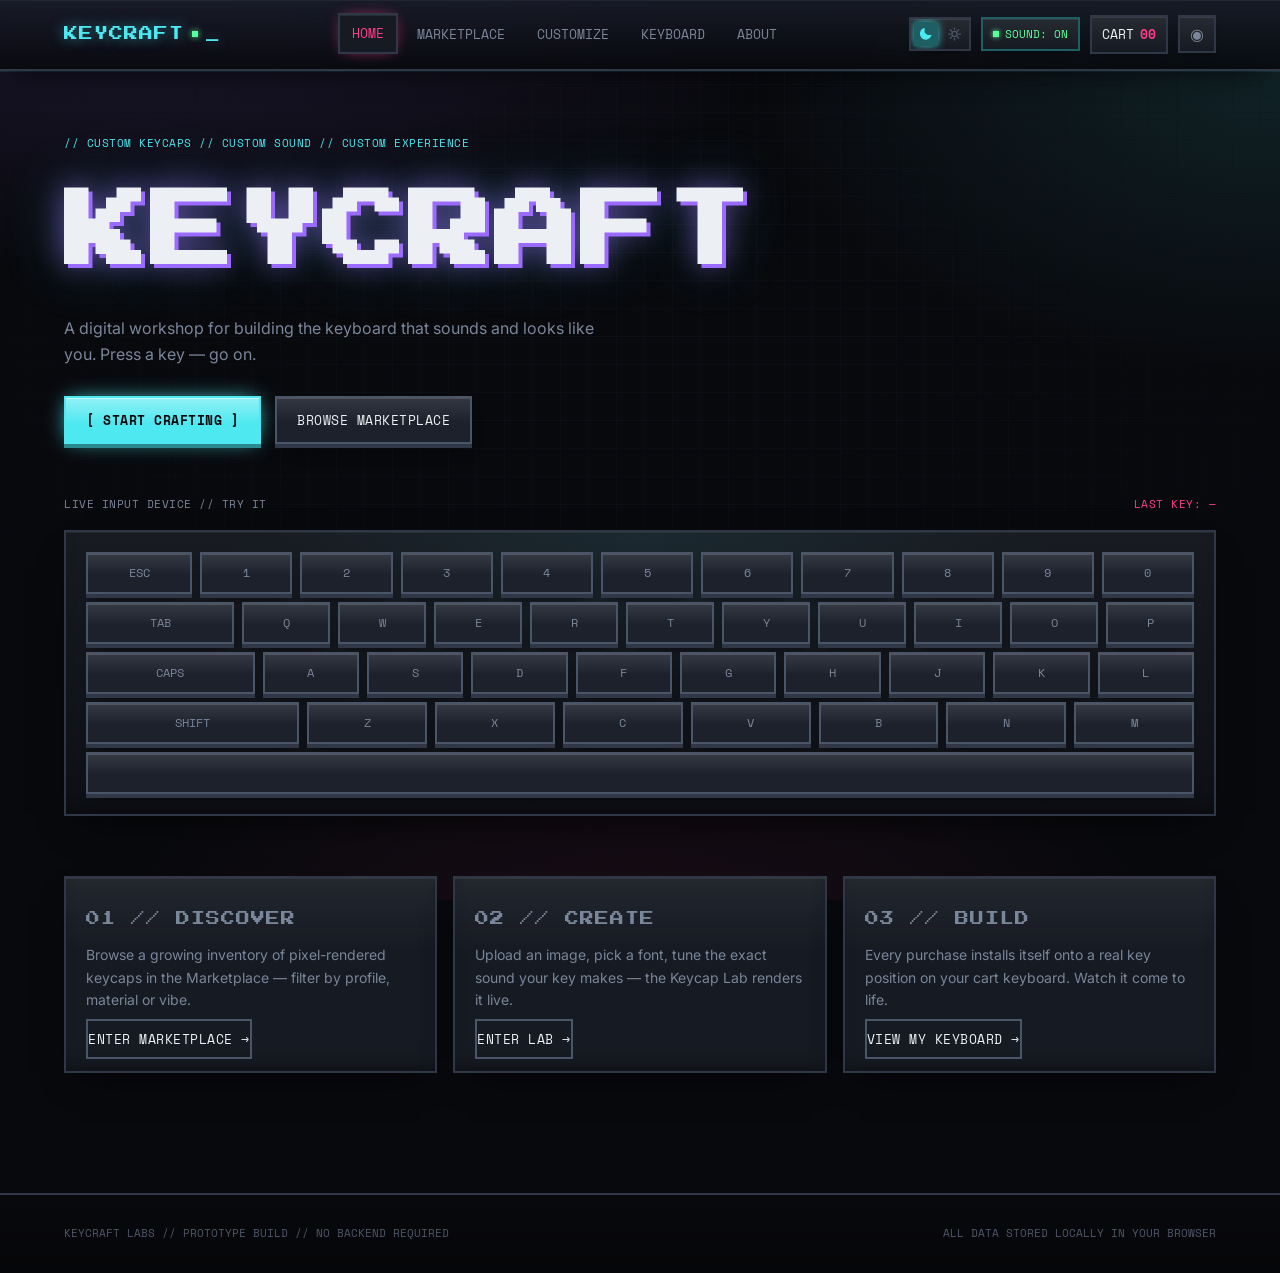
==== index.html @ 47d2e8a2 "Add files via upload" ====
<!DOCTYPE html>
<html lang="en">
<head>
    <meta charset="UTF-8">
    <meta name="viewport" content="width=device-width, initial-scale=1">

    <title>KeyCraft // Keycap Lab</title>

    <meta
        name="description"
        content="KeyCraft — custom keycaps, custom sound, custom experience."
    >

    <link rel="stylesheet" href="css/style.css">
    <link rel="stylesheet" href="css/home.css">
<link rel="icon" type="image/svg+xml" href="data:image/svg+xml,%3Csvg xmlns='http://www.w3.org/2000/svg' viewBox='0 0 64 64'%3E%3Crect x='6' y='6' width='52' height='52' rx='12' fill='%2312161d' stroke='%234DE8F0' stroke-width='4'/%3E%3Crect x='16' y='14' width='32' height='28' rx='7' fill='%234DE8F0'/%3E%3Ctext x='32' y='36' font-family='monospace' font-size='20' font-weight='bold' text-anchor='middle' fill='%2312161d'%3EK%3C/text%3E%3C/svg%3E">
<meta property="og:title" content="KeyCraft // Keycap Lab">
<meta property="og:description" content="KeyCraft — custom keycaps, custom sound, custom experience.">
<meta property="og:type" content="website">
<link rel="stylesheet" href="css/theme.css">
<script src="js/theme.js"></script>
</head>

<body>

    <!-- =========================================================
         BACKGROUND
    ========================================================= -->

    <div id="boot-screen">
        <div class="pixel-heading">KEYCRAFT SYSTEM</div>

        <div id="boot-bar">
            <div id="boot-bar-fill"></div>
        </div>

        <div class="label mono">
            INITIALIZING KEYCAP LAB...
        </div>
    </div>

    <div class="bg-grid" aria-hidden="true"></div>
    <div class="bg-scanlines" aria-hidden="true"></div>


    <!-- =========================================================
         NAVIGATION
    ========================================================= -->

    <header class="topnav">
        <div class="topnav-inner">

            <!-- LOGO -->
            <a href="index.html" class="logo">
                KEYCRAFT
                <span class="led" aria-hidden="true"></span>
            </a>


            <!-- MOBILE MENU -->
            <button
                class="nav-burger"
                aria-label="Toggle menu"
                type="button"
            >
                ☰ MENU
            </button>


            <!-- MAIN NAV -->
            <nav class="navlinks" aria-label="Primary">

                <a
                    class="navlink active"
                    href="index.html"
                >
                    HOME
                </a>

                <a
                    class="navlink"
                    href="marketplace.html"
                >
                    MARKETPLACE
                </a>

                <a
                    class="navlink"
                    href="customize.html"
                >
                    CUSTOMIZE
                </a>

                <a
                    class="navlink"
                    href="cart.html"
                >
                    KEYBOARD
                </a>

                <a
                    class="navlink"
                    href="index.html#about"
                >
                    ABOUT
                </a>

            </nav>


            <!-- RIGHT SIDE NAV -->
            <div class="nav-right"><button class="theme-toggle" type="button" aria-label="Switch to light mode" aria-pressed="false" title="Switch to light mode"><span class="tt-knob" aria-hidden="true"></span><svg class="tt-icon tt-moon" viewBox="0 0 24 24" aria-hidden="true"><path d="M20.5 14.2A8.5 8.5 0 0 1 9.8 3.5a8.5 8.5 0 1 0 10.7 10.7z"/></svg><svg class="tt-icon tt-sun" viewBox="0 0 24 24" aria-hidden="true"><circle cx="12" cy="12" r="4.2"/><path d="M12 2.5v2.6M12 18.9v2.6M2.5 12h2.6M18.9 12h2.6M5.3 5.3l1.9 1.9M16.8 16.8l1.9 1.9M5.3 18.7l1.9-1.9M16.8 7.2l1.9-1.9"/></svg></button>

                <!-- SOUND -->
                <button
                    class="sound-toggle"
                    aria-pressed="true"
                    type="button"
                >
                    <span class="dot"></span>
                    <span class="label-text">
                        SOUND: ON
                    </span>
                </button>


                <!-- CART -->
                <a
                    href="cart.html"
                    class="cart-badge"
                    aria-label="Cart"
                >
                    CART <b>00</b>
                </a>


                <!-- USER PROFILE -->
                <!-- auth.js will automatically insert the profile avatar here -->
                <div id="kc-user-nav"></div>

            </div>

        </div>
    </header>


    <!-- =========================================================
         MAIN
    ========================================================= -->

    <main>

        <!-- =====================================================
             HERO
        ====================================================== -->

        <section class="hero wrap">

            <div class="hero-copy">

                <p class="label eyebrow">
                    // CUSTOM KEYCAPS // CUSTOM SOUND // CUSTOM EXPERIENCE
                </p>

                <h1 class="pixel-heading hero-title">
                    KEYCRAFT
                </h1>

                <p class="hero-sub">
                    A digital workshop for building the keyboard that
                    sounds and looks like you. Press a key — go on.
                </p>

                <div class="hero-actions">

                    <a
                        href="customize.html"
                        class="btn btn-primary"
                    >
                        [ START CRAFTING ]
                    </a>

                    <a
                        href="marketplace.html"
                        class="btn"
                    >
                        BROWSE MARKETPLACE
                    </a>

                </div>

            </div>

        </section>


        <!-- =====================================================
             INTERACTIVE KEYBOARD
        ====================================================== -->

        <section
            class="wrap keyboard-stage"
            aria-label="Interactive keyboard demo"
        >

            <div class="stage-header">

                <span class="label">
                    LIVE INPUT DEVICE // TRY IT
                </span>

                <span
                    id="hero-readout"
                    class="label mono"
                >
                    LAST KEY: —
                </span>

            </div>


            <div
                id="hero-keyboard"
                class="hero-keyboard"
                role="group"
                aria-label="Virtual keyboard"
            ></div>

        </section>


        <!-- =====================================================
             ABOUT / FEATURES
        ====================================================== -->

        <section
            class="wrap panel-grid"
            id="about"
        >

            <!-- DISCOVER -->
            <article class="panel">

                <p class="panel-title">
                    01 // DISCOVER
                </p>

                <p>
                    Browse a growing inventory of pixel-rendered
                    keycaps in the Marketplace — filter by profile,
                    material or vibe.
                </p>

                <a
                    class="btn btn-ghost"
                    href="marketplace.html"
                >
                    ENTER MARKETPLACE →
                </a>

            </article>


            <!-- CREATE -->
            <article class="panel">

                <p class="panel-title">
                    02 // CREATE
                </p>

                <p>
                    Upload an image, pick a font, tune the exact
                    sound your key makes — the Keycap Lab renders
                    it live.
                </p>

                <a
                    class="btn btn-ghost"
                    href="customize.html"
                >
                    ENTER LAB →
                </a>

            </article>


            <!-- BUILD -->
            <article class="panel">

                <p class="panel-title">
                    03 // BUILD
                </p>

                <p>
                    Every purchase installs itself onto a real key
                    position on your cart keyboard. Watch it come
                    to life.
                </p>

                <a
                    class="btn btn-ghost"
                    href="cart.html"
                >
                    VIEW MY KEYBOARD →
                </a>

            </article>

        </section>

    </main>


    <!-- =========================================================
         FOOTER
    ========================================================= -->

    <footer class="site-footer">

        <div class="wrap">

            <p>
                KEYCRAFT LABS // PROTOTYPE BUILD // NO BACKEND REQUIRED
            </p>

            <p>
                ALL DATA STORED LOCALLY IN YOUR BROWSER
            </p>

        </div>

    </footer>


    <!-- =========================================================
         JAVASCRIPT
         
         IMPORTANT:
         auth.js is loaded BEFORE home.js because home.js may
         interact with the profile system later.
    ========================================================= -->

    <script src="js/sounds.js"></script>
    <script src="js/cart-store.js"></script>
    <script src="js/main.js"></script>
    <script src="js/auth.js"></script>
    <script src="js/home.js"></script>

</body>
</html>
---- css/style.css ----
/* ============================================================
   KEYCRAFT MAIN
   Shared across every page
============================================================ */


/* ============================================================
   FONTS
============================================================ */

@import url(
  'https://fonts.googleapis.com/css2?family=Press+Start+2P&family=Space+Mono:wght@400;700&family=Inter:wght@400;500;600;700&display=swap'
);


/* ============================================================
   VARIABLES
============================================================ */

:root {

  --bg: #08090D;
  --bg-2: #10131A;

  --panel: #161A22;
  --panel-raised: #1C212C;

  --border: #303747;
  --border-bright: #4A5568;

  --cyan: #4DE8F0;
  --cyan-dim: #1E5F63;

  --purple: #9B6BFF;
  --pink: #FF3D8A;

  --green-led: #5CFF9D;
  --amber-led: #FFC85C;

  --text: #ECEFF4;
  --text-muted: #7A8699;
  --text-dim: #4E5768;

  --font-pixel: 'Press Start 2P', monospace;
  --font-mono: 'Space Mono', monospace;
  --font-body: 'Inter', system-ui, sans-serif;

  --radius: 2px;
  --px: 2px;
}


/* ============================================================
   RESET
============================================================ */

* {
  box-sizing: border-box;
  margin: 0;
  padding: 0;
}


html {
  scroll-behavior: smooth;
}


body {

  background: var(--bg);

  color: var(--text);

  font-family: var(--font-body);

  font-size: 16px;

  line-height: 1.6;

  min-height: 100vh;

  position: relative;

  overflow-x: hidden;
}


img {
  max-width: 100%;
  display: block;
}


button {
  font-family: inherit;
  cursor: pointer;
}


a {
  color: inherit;
  text-decoration: none;
}


input,
select,
textarea {
  font-family: inherit;
}


/* ============================================================
   ACCESSIBILITY
============================================================ */

a:focus-visible,
button:focus-visible,
input:focus-visible,
select:focus-visible,
textarea:focus-visible,
[tabindex]:focus-visible {

  outline: 2px solid var(--cyan);

  outline-offset: 2px;
}


@media (prefers-reduced-motion: reduce) {

  *,
  *::before,
  *::after {

    animation-duration: 0.001ms !important;

    animation-iteration-count: 1 !important;

    transition-duration: 0.001ms !important;
  }
}


/* ============================================================
   BACKGROUND GRID
============================================================ */

.bg-grid {

  position: fixed;

  inset: 0;

  z-index: 0;

  pointer-events: none;

  background-image:
    linear-gradient(
      var(--bg-2) 1px,
      transparent 1px
    ),
    linear-gradient(
      90deg,
      var(--bg-2) 1px,
      transparent 1px
    );

  background-size: 28px 28px;

  opacity: 0.35;
}


/* ============================================================
   SCANLINES
============================================================ */

.bg-scanlines {

  position: fixed;

  inset: 0;

  z-index: 1;

  pointer-events: none;

  background: repeating-linear-gradient(
    to bottom,
    rgba(255,255,255,0.015) 0px,
    rgba(255,255,255,0.015) 1px,
    transparent 1px,
    transparent 3px
  );

  opacity: 0.5;
}


/* ============================================================
   GLOBAL WRAPPER
============================================================ */

.wrap {

  max-width: 1200px;

  margin: 0 auto;

  padding: 0 24px;

  position: relative;

  z-index: 2;
}


/* ============================================================
   NAVIGATION
============================================================ */

.topnav {

  position: sticky;

  top: 0;

  z-index: 50;

  background: rgba(8,9,13,0.92);

  backdrop-filter: blur(6px);

  border-bottom: var(--px) solid var(--border);
}


.topnav-inner {

  max-width: 1200px;

  margin: 0 auto;

  padding: 14px 24px;

  display: flex;

  align-items: center;

  justify-content: space-between;

  gap: 20px;
}


/* ============================================================
   LOGO
============================================================ */

.logo {

  font-family: var(--font-pixel);

  font-size: 14px;

  letter-spacing: 1px;

  color: var(--cyan);

  display: flex;

  align-items: center;

  gap: 8px;

  white-space: nowrap;
}


.logo .led {

  width: 6px;

  height: 6px;

  background: var(--green-led);

  box-shadow:
    0 0 6px var(--green-led);

  animation:
    blink 2.4s steps(1) infinite;
}


.logo::after {

  content: '_';

  animation:
    blink 1.1s steps(1) infinite;
}


/* ============================================================
   NAV LINKS
============================================================ */

.navlinks {

  display: flex;

  align-items: center;

  gap: 4px;
}


.navlink {

  font-family: var(--font-mono);

  font-size: 13px;

  color: var(--text-muted);

  padding: 8px 12px;

  border:
    var(--px)
    solid
    transparent;

  transition:
    transform 0.08s ease,
    color 0.15s ease,
    background 0.15s ease;
}


.navlink:hover,
.navlink.active {

  color: var(--cyan);

  border-color: var(--border);

  background: var(--panel);

  transform:
    translate(-1px,-1px);
}


.navlink.active {

  color: var(--pink);
}


/* ============================================================
   RIGHT SIDE NAV
============================================================ */

.nav-right {

  display: flex;

  align-items: center;

  gap: 10px;

  flex-shrink: 0;
}


/* ============================================================
   SOUND TOGGLE
============================================================ */

.sound-toggle {

  font-family: var(--font-mono);

  font-size: 11px;

  color: var(--text-muted);

  border:
    var(--px)
    solid
    var(--border);

  background: var(--panel);

  padding: 7px 10px;

  display: flex;

  align-items: center;

  gap: 6px;
}


.sound-toggle .dot {

  width: 6px;

  height: 6px;

  background: var(--text-dim);
}


.sound-toggle[aria-pressed="true"] .dot {

  background: var(--green-led);

  box-shadow:
    0 0 5px var(--green-led);
}


.sound-toggle[aria-pressed="true"] {

  color: var(--green-led);

  border-color: var(--cyan-dim);
}


/* ============================================================
   CART BADGE
============================================================ */

.cart-badge {

  font-family: var(--font-mono);

  font-size: 13px;

  color: var(--text);

  border:
    var(--px)
    solid
    var(--border);

  padding: 7px 10px;

  background: var(--panel);

  display: flex;

  gap: 6px;

  align-items: center;

  white-space: nowrap;
}


.cart-badge:hover {

  color: var(--cyan);

  border-color: var(--border-bright);
}


.cart-badge b {

  color: var(--pink);
}


/* ============================================================
   KEYCRAFT USER NAVIGATION
   Profile avatar beside cart
============================================================ */

#kc-user-nav {

  display: flex;

  align-items: center;

  justify-content: center;

  min-width: 38px;

  min-height: 38px;
}


.kc-user-nav-link {

  width: 38px;

  height: 38px;

  display: flex;

  align-items: center;

  justify-content: center;

  overflow: hidden;

  border:
    var(--px)
    solid
    var(--border-bright);

  background: var(--panel);

  color: var(--cyan);

  position: relative;

  transition:
    transform 0.1s ease,
    border-color 0.15s ease,
    box-shadow 0.15s ease;
}


.kc-user-nav-link:hover {

  transform:
    translateY(-2px);

  border-color: var(--cyan);

  box-shadow:
    0 0 10px rgba(77,232,240,0.25);
}


/* Actual profile picture */

.kc-nav-avatar {

  width: 100%;

  height: 100%;

  object-fit: cover;

  display: block;
}


/* Default avatar when no photo exists */

.kc-avatar-placeholder {

  width: 100%;

  height: 100%;

  display: flex;

  align-items: center;

  justify-content: center;

  background: var(--panel-raised);

  color: var(--cyan);

  font-family: var(--font-pixel);

  font-size: 11px;
}


/* Tiny online indicator */

.kc-user-nav-link::after {

  content: '';

  position: absolute;

  width: 6px;

  height: 6px;

  right: 3px;

  bottom: 3px;

  background: var(--green-led);

  border:
    1px
    solid
    var(--bg);

  box-shadow:
    0 0 5px var(--green-led);
}


/* ============================================================
   LOGIN LINK
============================================================ */

.kc-login-nav {

  width: 38px;

  height: 38px;

  display: flex;

  align-items: center;

  justify-content: center;

  border:
    var(--px)
    solid
    var(--border);

  background: var(--panel);

  color: var(--text-muted);

  font-family: var(--font-mono);

  font-size: 16px;

  transition:
    color 0.15s ease,
    border-color 0.15s ease,
    transform 0.1s ease;
}


.kc-login-nav:hover {

  color: var(--cyan);

  border-color: var(--cyan);

  transform:
    translateY(-2px);
}


/* ============================================================
   BUTTONS
============================================================ */

.btn {

  font-family: var(--font-mono);

  font-size: 13px;

  letter-spacing: 0.5px;

  color: var(--text);

  background: var(--panel-raised);

  border:
    var(--px)
    solid
    var(--border-bright);

  padding: 12px 20px;

  box-shadow:
    0 4px 0 var(--border);

  transform: translateY(0);

  transition:
    transform 0.06s ease,
    box-shadow 0.06s ease,
    color 0.15s ease;
}


.btn:hover {

  color: var(--cyan);
}


.btn:active,
.btn.pressed {

  transform:
    translateY(4px);

  box-shadow:
    0 0 0 var(--border);
}


/* PRIMARY BUTTON */

.btn-primary {

  color: var(--bg);

  background: var(--cyan);

  border-color: var(--cyan);

  box-shadow:
    0 4px 0 #2b8a90;

  font-weight: 700;
}


.btn-primary:hover {

  color: var(--bg);

  background: #6df0f7;
}


.btn-primary:active,
.btn-primary.pressed {

  box-shadow:
    0 0 0 #2b8a90;
}


/* GHOST BUTTON */

.btn-ghost {

  background: transparent;

  box-shadow: none;
}


.btn-ghost:active {

  transform:
    translateY(2px);
}


/* DANGER */

.btn-danger {

  border-color:
    var(--pink);
}


.btn-danger:hover {

  color:
    var(--pink);
}


/* DISABLED */

.btn:disabled {

  opacity: 0.35;

  cursor: not-allowed;
}


/* ============================================================
   PANELS
============================================================ */

.panel {

  background: var(--panel);

  border:
    var(--px)
    solid
    var(--border);

  padding: 20px;
}


.panel-title {

  font-family: var(--font-pixel);

  font-size: 11px;

  color: var(--purple);

  margin-bottom: 14px;

  letter-spacing: 1px;
}


/* ============================================================
   LABELS
============================================================ */

.label {

  font-family: var(--font-mono);

  font-size: 11px;

  color: var(--text-muted);

  letter-spacing: 0.5px;
}


.mono {

  font-family: var(--font-mono);
}


.pixel-heading {

  font-family: var(--font-pixel);

  line-height: 1.5;

  color: var(--text);
}


/* ============================================================
   SYSTEM LOG / TOAST
============================================================ */

#sys-log {

  position: fixed;

  bottom: 18px;

  right: 18px;

  z-index: 200;

  display: flex;

  flex-direction: column;

  gap: 8px;
}


.sys-msg {

  font-family: var(--font-mono);

  font-size: 12px;

  color: var(--green-led);

  background: var(--panel);

  border:
    var(--px)
    solid
    var(--cyan-dim);

  padding: 8px 12px;

  animation:
    sysIn 0.15s ease,
    sysOut 0.3s ease 2.4s forwards;
}


.sys-msg.error {

  color: var(--pink);

  border-color:
    var(--pink);
}


/* ============================================================
   FOOTER
============================================================ */

.site-footer {

  border-top:
    var(--px)
    solid
    var(--border);

  margin-top: 80px;

  padding: 30px 0;
}


.site-footer .wrap {

  display: flex;

  justify-content: space-between;

  flex-wrap: wrap;

  gap: 10px;
}


.site-footer p {

  font-family: var(--font-mono);

  font-size: 11px;

  color: var(--text-dim);
}


/* ============================================================
   BOOT SCREEN
============================================================ */

#boot-screen {

  position: fixed;

  inset: 0;

  z-index: 999;

  background: var(--bg);

  display: flex;

  flex-direction: column;

  align-items: center;

  justify-content: center;

  gap: 16px;
}


#boot-screen .pixel-heading {

  font-size: 16px;

  color: var(--cyan);
}


#boot-bar {

  width: 240px;

  height: 14px;

  border:
    var(--px)
    solid
    var(--border-bright);

  background: var(--panel);

  padding: 2px;
}


#boot-bar-fill {

  height: 100%;

  width: 0%;

  background:
    repeating-linear-gradient(
      90deg,
      var(--cyan) 0 6px,
      var(--cyan-dim) 6px 8px
    );

  transition:
    width 0.9s steps(12);
}


#boot-screen .label {

  font-size: 11px;
}


#boot-screen.hide {

  display: none;
}


/* ============================================================
   ANIMATIONS
============================================================ */

@keyframes blink {

  50% {
    opacity: 0.2;
  }
}


@keyframes sysIn {

  from {

    opacity: 0;

    transform:
      translateX(8px);
  }

  to {

    opacity: 1;

    transform:
      translateX(0);
  }
}


@keyframes sysOut {

  to {

    opacity: 0;

    transform:
      translateX(8px);
  }
}


/* ============================================================
   MOBILE NAVIGATION
============================================================ */

.nav-burger {

  display: none;

  background: var(--panel);

  border:
    var(--px)
    solid
    var(--border);

  color: var(--text);

  padding: 8px 10px;

  font-family: var(--font-mono);

  font-size: 12px;
}


/* ============================================================
   TABLET
============================================================ */

@media (max-width: 900px) {

  .navlinks {

    gap: 0;
  }


  .navlink {

    font-size: 11px;

    padding:
      7px 8px;
  }


  .sound-toggle .label-text {

    display: none;
  }

}


/* ============================================================
   MOBILE
============================================================ */

@media (max-width: 640px) {

  .topnav-inner {

    padding:
      12px 16px;

    gap: 8px;
  }


  .logo {

    font-size: 11px;
  }


  .nav-burger {

    display: block;
  }


  .navlinks {

    display: none;
  }


  .navlinks.open {

    display: flex;

    flex-direction: column;

    position: absolute;

    top: 100%;

    left: 0;

    right: 0;

    background: var(--bg-2);

    border-bottom:
      var(--px)
      solid
      var(--border);

    padding: 8px;

    z-index: 100;
  }


  .navlinks.open .navlink {

    width: 100%;

    padding:
      12px;
  }


  .nav-right {

    gap: 5px;
  }


  .sound-toggle {

    width: 34px;

    height: 34px;

    padding: 0;

    justify-content: center;
  }


  .cart-badge {

    font-size: 10px;

    padding:
      7px 8px;
  }


  .kc-user-nav-link,
  .kc-login-nav {

    width: 34px;

    height: 34px;
  }


  .wrap {

    padding:
      0 16px;
  }

}


/* ============================================================
   VERY SMALL PHONES
============================================================ */

@media (max-width: 400px) {

  .logo {

    font-size: 9px;
  }


  .cart-badge {

    font-size: 9px;

    padding:
      6px;
  }


  .kc-user-nav-link,
  .kc-login-nav {

    width: 32px;

    height: 32px;
  }

}
/* ============================================================
   CHECKOUT RECEIPT / ORDER MODAL
============================================================ */

.modal-overlay {
    position: fixed;
    inset: 0;

    width: 100%;
    height: 100%;

    z-index: 500;

    display: flex;
    align-items: center;
    justify-content: center;

    padding: 24px;

    background: rgba(0, 0, 0, 0.78);

    backdrop-filter: blur(4px);
}


/* HIDE MODAL */

.modal-overlay.hidden {
    display: none;
}


/* RECEIPT POPUP */

.modal-box {
    position: relative;

    width: min(520px, 100%);
    max-height: 85vh;

    overflow-y: auto;

    background: var(--panel);

    border: 2px solid var(--cyan);

    padding: 28px;

    box-shadow:
        8px 8px 0 var(--border);

    animation:
        receiptIn 0.15s ease;
}


/* CLOSE BUTTON */

.modal-close {
    position: absolute;

    top: 10px;
    right: 10px;

    z-index: 5;

    padding: 6px 10px;
}


/* ORDER SUMMARY */

.checkout-box h2 {
    font-family: var(--font-pixel);

    color: var(--cyan);

    font-size: 16px;

    margin-bottom: 22px;

    padding-right: 40px;
}


/* RECEIPT ROWS */

.co-summary-row {
    display: flex;

    justify-content: space-between;

    align-items: center;

    gap: 15px;

    padding: 12px 0;

    border-bottom:
        1px solid
        var(--border);

    font-family: var(--font-mono);

    font-size: 11px;

    color: var(--text);
}


.co-summary-row span:last-child {
    color: var(--cyan);

    white-space: nowrap;
}


/* TOTAL */

.co-total {
    display: flex;

    justify-content: space-between;

    align-items: center;

    margin-top: 18px;

    padding-top: 16px;

    border-top:
        2px solid
        var(--border-bright);

    font-family: var(--font-mono);

    font-size: 13px;

    color: var(--text);
}


.co-total span:last-child {
    font-family: var(--font-pixel);

    color: var(--pink);

    font-size: 15px;
}


/* ORDER COMPLETE */

.order-complete {
    text-align: center;

    padding: 20px 0;
}


.pixel-confetti {
    font-family: var(--font-mono);

    color: var(--pink);

    font-size: 20px;

    margin-bottom: 20px;
}


.oc-title {
    font-family: var(--font-pixel);

    color: var(--cyan);

    font-size: 16px;

    line-height: 1.7;

    margin-bottom: 15px;
}


.order-complete p {
    font-family: var(--font-mono);

    color: var(--text-muted);

    font-size: 11px;

    margin-bottom: 24px;
}


/* POPUP ANIMATION */

@keyframes receiptIn {

    from {
        opacity: 0;

        transform:
            translateY(12px)
            scale(0.97);
    }

    to {
        opacity: 1;

        transform:
            translateY(0)
            scale(1);
    }

}


/* MOBILE */

@media (max-width: 640px) {

    .modal-overlay {
        padding: 14px;
    }


    .modal-box {
        width: 100%;

        max-height: 90vh;

        padding: 24px 18px;

        box-shadow:
            5px 5px 0 var(--border);
    }


    .checkout-box h2 {
        font-size: 13px;
    }


    .co-summary-row {
        font-size: 10px;
    }


    .co-total {
        font-size: 11px;
    }


    .co-total span:last-child {
        font-size: 13px;
    }

}
---- css/home.css ----
.hero { padding: 64px 24px 32px; text-align: left; }
.eyebrow { color: var(--cyan); margin-bottom: 18px; }
.hero-title {
  font-size: clamp(40px, 9vw, 84px);
  color: var(--text);
  letter-spacing: 2px;
  text-shadow: 4px 4px 0 var(--purple);
}
.hero-sub {
  max-width: 540px;
  color: var(--text-muted);
  margin: 20px 0 28px;
  font-size: 16px;
}
.hero-actions { display: flex; gap: 14px; flex-wrap: wrap; }

.keyboard-stage { padding: 20px 24px 60px; }
.stage-header {
  display: flex; justify-content: space-between; align-items: center;
  margin-bottom: 16px; flex-wrap: wrap; gap: 8px;
}
#hero-readout { color: var(--pink); }

.hero-keyboard {
  background: var(--bg-2);
  border: var(--px) solid var(--border);
  padding: 20px;
  display: flex;
  flex-direction: column;
  gap: 8px;
  overflow-x: auto;
}
.hero-row { display: flex; gap: 8px; }
.hero-key {
  font-family: var(--font-mono);
  font-size: 12px;
  color: var(--text-muted);
  background: var(--panel-raised);
  border: var(--px) solid var(--border-bright);
  box-shadow: 0 4px 0 var(--border);
  min-width: 42px;
  height: 42px;
  flex: 1 1 auto;
  display: flex;
  align-items: center;
  justify-content: center;
  transition: transform 0.06s ease, box-shadow 0.06s ease, color 0.15s ease, border-color 0.15s ease;
}
.hero-key:hover {
  color: var(--cyan);
  border-color: var(--cyan);
  transform: translateY(-2px);
  box-shadow: 0 6px 0 var(--border);
}
.hero-key.pressed,
.hero-key:active {
  transform: translateY(4px);
  box-shadow: 0 0 0 var(--border);
  color: var(--pink);
  border-color: var(--pink);
}
.hero-key.wide-space { flex: 6 1 auto; }
.hero-key.wide-tab, .hero-key.wide-caps, .hero-key.wide-shift { flex: 1.6 1 auto; }

.panel-grid {
  display: grid;
  grid-template-columns: repeat(3, 1fr);
  gap: 16px;
  padding-bottom: 40px;
}
.panel-grid .panel p { color: var(--text-muted); margin: 10px 0 14px; font-size: 14px; }
.panel-grid .panel .btn-ghost { padding: 8px 0; }

@media (max-width: 780px) {
  .panel-grid { grid-template-columns: 1fr; }
  .hero-key { min-width: 34px; height: 36px; font-size: 10px; }
}
---- css/theme.css ----
/* ============================================================
   KEYCRAFT THEME LAYER
   Loaded LAST on every page. Only adds visuals — no layout or
   logic changes.

   1. Theme toggle (moon / sun)
   2. Dark mode  — same look as before, with more depth
   3. Light mode — cutesy Frutiger Aero
   ============================================================ */

@import url('https://fonts.googleapis.com/css2?family=Nunito:wght@400;600;700;800;900&display=swap');


/* ============================================================
   1. THEME TOGGLE  (moon / sun)
============================================================ */

.theme-toggle {
  position: relative;
  width: 62px;
  height: 34px;
  padding: 0;
  flex-shrink: 0;
  display: inline-flex;
  align-items: center;
  justify-content: space-between;
  border: var(--px) solid var(--border);
  background: var(--panel);
  cursor: pointer;
  overflow: hidden;
  transition: border-color 0.2s ease, box-shadow 0.2s ease;
}

.theme-toggle:hover {
  border-color: var(--cyan);
  box-shadow: 0 0 12px -3px var(--cyan);
}

.theme-toggle .tt-knob {
  position: absolute;
  top: 3px;
  left: 3px;
  width: 24px;
  height: 24px;
  background: var(--cyan-dim);
  box-shadow: 0 0 10px -1px var(--cyan);
  transition: transform 0.35s cubic-bezier(.3, 1.5, .5, 1), background 0.3s ease;
}

.theme-toggle .tt-icon {
  position: relative;
  z-index: 1;
  width: 16px;
  height: 16px;
  margin: 0 7px;
  fill: none;
  stroke: currentColor;
  stroke-width: 2;
  stroke-linecap: round;
  stroke-linejoin: round;
  transition: color 0.25s ease, transform 0.35s ease;
}

/* dark mode: knob sits on the moon */
.theme-toggle .tt-moon { color: var(--cyan); fill: currentColor; }
.theme-toggle .tt-sun  { color: var(--text-dim); }

/* light mode: knob slides to the sun */
[data-theme="light"] .theme-toggle .tt-knob { transform: translateX(28px); }
[data-theme="light"] .theme-toggle .tt-moon { color: #9cc3d8; fill: none; }
[data-theme="light"] .theme-toggle .tt-sun  { color: #ff9a1f; transform: rotate(45deg); }

.theme-toggle.floating {
  position: fixed;
  top: 14px;
  right: 14px;
  z-index: 60;
}

/* smooth colour swap when the toggle is pressed */
.theme-anim,
.theme-anim *,
.theme-anim *::before,
.theme-anim *::after {
  transition:
    background-color 0.4s ease,
    background 0.4s ease,
    color 0.4s ease,
    border-color 0.4s ease,
    box-shadow 0.4s ease !important;
}

@media (max-width: 640px) {
  .theme-toggle { width: 52px; height: 30px; }
  .theme-toggle .tt-knob { width: 20px; height: 20px; }
  .theme-toggle .tt-icon { width: 14px; height: 14px; margin: 0 5px; }
  [data-theme="light"] .theme-toggle .tt-knob { transform: translateX(22px); }
}


/* ============================================================
   2. DARK MODE — extra depth (default look)
      Layered surfaces, glow accents, glass nav, tactile keys.
============================================================ */

html:not([data-theme="light"]) body {
  background:
    radial-gradient(1100px 560px at 12% -8%, rgba(155, 107, 255, 0.16), transparent 62%),
    radial-gradient(900px 520px at 100% 8%, rgba(77, 232, 240, 0.11), transparent 58%),
    radial-gradient(900px 620px at 50% 115%, rgba(255, 61, 138, 0.09), transparent 62%),
    var(--bg);
  background-attachment: fixed;
}

/* grid fades out toward the edges instead of a flat sheet */
html:not([data-theme="light"]) .bg-grid {
  -webkit-mask-image: radial-gradient(ellipse at 50% 30%, #000 25%, transparent 80%);
          mask-image: radial-gradient(ellipse at 50% 30%, #000 25%, transparent 80%);
  opacity: 0.5;
}

/* glass nav */
html:not([data-theme="light"]) .topnav {
  background: linear-gradient(180deg, rgba(24, 28, 40, 0.88), rgba(8, 9, 13, 0.86));
  backdrop-filter: blur(14px) saturate(1.3);
  -webkit-backdrop-filter: blur(14px) saturate(1.3);
  box-shadow:
    0 1px 0 rgba(255, 255, 255, 0.05) inset,
    0 10px 30px -14px rgba(0, 0, 0, 0.9),
    0 1px 0 rgba(77, 232, 240, 0.12);
}

/* raised, layered surfaces */
html:not([data-theme="light"]) .panel,
html:not([data-theme="light"]) .key-detail,
html:not([data-theme="light"]) .modal-box,
html:not([data-theme="light"]) .auth-terminal,
html:not([data-theme="light"]) .profile-card {
  background:
    linear-gradient(180deg, rgba(255, 255, 255, 0.055), rgba(255, 255, 255, 0) 38%),
    var(--panel);
  box-shadow:
    inset 0 1px 0 rgba(255, 255, 255, 0.08),
    inset 0 -14px 24px -18px rgba(0, 0, 0, 0.7),
    0 14px 34px -16px rgba(0, 0, 0, 0.85);
}

html:not([data-theme="light"]) .modal-box,
html:not([data-theme="light"]) .auth-terminal {
  box-shadow:
    inset 0 1px 0 rgba(255, 255, 255, 0.08),
    8px 8px 0 var(--border),
    0 24px 50px -18px rgba(0, 0, 0, 0.9);
}

html:not([data-theme="light"]) .keyboard-stage .hero-keyboard,
html:not([data-theme="light"]) .cart-keyboard,
html:not([data-theme="light"]) .lab-preview,
html:not([data-theme="light"]) .empty-state {
  background:
    radial-gradient(600px 220px at 50% 0%, rgba(77, 232, 240, 0.07), transparent 70%),
    linear-gradient(180deg, rgba(255, 255, 255, 0.03), rgba(0, 0, 0, 0.15)),
    var(--bg-2);
  box-shadow:
    inset 0 1px 0 rgba(255, 255, 255, 0.06),
    inset 0 -18px 30px -24px rgba(0, 0, 0, 0.9),
    0 18px 40px -20px rgba(0, 0, 0, 0.9);
}

/* product cards */
html:not([data-theme="light"]) .keycap-card {
  background:
    linear-gradient(180deg, rgba(255, 255, 255, 0.05), rgba(255, 255, 255, 0) 35%),
    var(--panel);
  box-shadow:
    0 6px 0 var(--border),
    inset 0 1px 0 rgba(255, 255, 255, 0.07),
    0 20px 30px -18px rgba(0, 0, 0, 0.9);
}

html:not([data-theme="light"]) .keycap-card:hover {
  box-shadow:
    0 12px 0 var(--border),
    0 0 26px -6px rgba(77, 232, 240, 0.45),
    0 26px 36px -18px rgba(0, 0, 0, 0.9);
}

html:not([data-theme="light"]) .keycap-face {
  box-shadow:
    inset 0 2px 0 rgba(255, 255, 255, 0.1),
    inset 0 -10px 18px -8px rgba(0, 0, 0, 0.6),
    0 0 18px -8px currentColor;
}

/* tactile buttons */
html:not([data-theme="light"]) .btn {
  background-image: linear-gradient(180deg, rgba(255, 255, 255, 0.1), rgba(255, 255, 255, 0) 55%);
  box-shadow:
    0 4px 0 var(--border),
    inset 0 1px 0 rgba(255, 255, 255, 0.14),
    0 10px 18px -10px rgba(0, 0, 0, 0.8);
}

html:not([data-theme="light"]) .btn:hover {
  box-shadow:
    0 4px 0 var(--border),
    inset 0 1px 0 rgba(255, 255, 255, 0.14),
    0 0 18px -4px var(--cyan);
}

html:not([data-theme="light"]) .btn:active,
html:not([data-theme="light"]) .btn.pressed {
  box-shadow: 0 0 0 var(--border), inset 0 2px 6px rgba(0, 0, 0, 0.5);
}

html:not([data-theme="light"]) .btn-primary {
  background-image: linear-gradient(180deg, rgba(255, 255, 255, 0.38), rgba(255, 255, 255, 0) 60%);
  box-shadow:
    0 4px 0 #2b8a90,
    inset 0 1px 0 rgba(255, 255, 255, 0.5),
    0 0 22px -5px var(--cyan);
}

html:not([data-theme="light"]) .btn-primary:hover {
  box-shadow:
    0 4px 0 #2b8a90,
    inset 0 1px 0 rgba(255, 255, 255, 0.5),
    0 0 30px -4px var(--cyan);
}

html:not([data-theme="light"]) .btn-primary:active,
html:not([data-theme="light"]) .btn-primary.pressed {
  box-shadow: 0 0 0 #2b8a90, inset 0 2px 6px rgba(0, 0, 0, 0.3);
}

html:not([data-theme="light"]) .btn.btn-ghost {
  background-image: none;
  box-shadow: none;
}

/* keys: glossy top sheen + inner bevel */
html:not([data-theme="light"]) .hero-key,
html:not([data-theme="light"]) .cart-key {
  background-image: linear-gradient(180deg, rgba(255, 255, 255, 0.11), rgba(255, 255, 255, 0) 55%);
  box-shadow:
    0 4px 0 var(--border),
    inset 0 1px 0 rgba(255, 255, 255, 0.14),
    0 10px 14px -8px rgba(0, 0, 0, 0.8);
}

html:not([data-theme="light"]) .cart-key.installed {
  box-shadow:
    0 4px 0 var(--border-bright),
    inset 0 1px 0 rgba(255, 255, 255, 0.16),
    0 0 14px -4px var(--key-accent, var(--cyan));
}

html:not([data-theme="light"]) .filter-switch,
html:not([data-theme="light"]) .pill,
html:not([data-theme="light"]) .sound-opt {
  background-image: linear-gradient(180deg, rgba(255, 255, 255, 0.06), rgba(255, 255, 255, 0));
}

/* nav chips */
html:not([data-theme="light"]) .sound-toggle,
html:not([data-theme="light"]) .cart-badge,
html:not([data-theme="light"]) .theme-toggle,
html:not([data-theme="light"]) .kc-login-nav,
html:not([data-theme="light"]) .kc-user-nav-link {
  background-image: linear-gradient(180deg, rgba(255, 255, 255, 0.07), rgba(255, 255, 255, 0));
  box-shadow: inset 0 1px 0 rgba(255, 255, 255, 0.09), 0 6px 12px -8px rgba(0, 0, 0, 0.8);
}

html:not([data-theme="light"]) .navlink:hover,
html:not([data-theme="light"]) .navlink.active {
  box-shadow: 0 0 16px -6px currentColor, inset 0 1px 0 rgba(255, 255, 255, 0.08);
}

/* hero title: layered glow instead of one flat shadow */
html:not([data-theme="light"]) .hero-title {
  text-shadow:
    4px 4px 0 var(--purple),
    0 0 28px rgba(155, 107, 255, 0.55),
    0 0 60px rgba(77, 232, 240, 0.25);
}

html:not([data-theme="light"]) .logo {
  text-shadow: 0 0 14px rgba(77, 232, 240, 0.55);
}

/* inputs feel recessed */
html:not([data-theme="light"]) .text-input,
html:not([data-theme="light"]) .mono-select,
html:not([data-theme="light"]) input[type="color"],
html:not([data-theme="light"]) .sound-opt {
  box-shadow: inset 0 2px 6px rgba(0, 0, 0, 0.45);
}

/* the lab's 3D keycap */
html:not([data-theme="light"]) .k3d-top {
  background-image:
    linear-gradient(150deg, rgba(255, 255, 255, 0.16), rgba(255, 255, 255, 0) 45%),
    radial-gradient(circle at 50% 120%, rgba(0, 0, 0, 0.4), transparent 60%);
  box-shadow:
    0 0 28px -6px var(--kc-accent),
    inset 0 0 0 6px rgba(255, 255, 255, 0.04),
    inset 0 2px 0 rgba(255, 255, 255, 0.2);
}

html:not([data-theme="light"]) .keycap3d {
  filter: drop-shadow(0 26px 22px rgba(0, 0, 0, 0.55));
}

html:not([data-theme="light"]) .sys-msg {
  box-shadow: 0 10px 24px -12px rgba(0, 0, 0, 0.9), 0 0 14px -6px var(--green-led);
}

html:not([data-theme="light"]) .site-footer {
  background: linear-gradient(180deg, transparent, rgba(0, 0, 0, 0.35));
}


/* ============================================================
   3. LIGHT MODE — cutesy Frutiger Aero
      Sky gradients, bubbles, glossy glass, rounded everything.
============================================================ */

[data-theme="light"] {
  color-scheme: light;

  --bg: #dff4ff;
  --bg-2: #eaf8ff;

  --panel: #ffffff;
  --panel-raised: #f1fbff;

  --border: #b4dff3;
  --border-bright: #86cdee;

  --cyan: #0a84b8;
  --cyan-dim: #9bd8f0;

  --purple: #7a5cf0;
  --pink: #e8438b;

  --green-led: #0b9a5f;
  --amber-led: #f0a020;

  --text: #0f3a57;
  --text-muted: #46758f;
  --text-dim: #86aabd;

  --font-pixel: 'Nunito', 'Trebuchet MS', 'Segoe UI', system-ui, sans-serif;
  --font-mono: 'Nunito', 'Trebuchet MS', 'Segoe UI', system-ui, sans-serif;
  --font-body: 'Nunito', 'Trebuchet MS', 'Segoe UI', system-ui, sans-serif;

  --radius: 14px;
}

/* ---- sky, clouds & bubbles ---- */

[data-theme="light"] body {
  background:
    radial-gradient(900px 380px at 15% 6%, rgba(255, 255, 255, 0.95), transparent 70%),
    radial-gradient(800px 320px at 85% 14%, rgba(255, 255, 255, 0.85), transparent 70%),
    linear-gradient(180deg, #6fd0ff 0%, #a9e6ff 26%, #dff6ff 52%, #e9fbf0 78%, #c9f3d6 100%);
  background-attachment: fixed;
}

[data-theme="light"] body::before {
  content: '';
  position: fixed;
  inset: 0;
  z-index: -1;
  pointer-events: none;
  background:
    radial-gradient(circle closest-side at 50% 50%, rgba(255,255,255,0.05) 0, rgba(255,255,255,0.18) 70%, rgba(255,255,255,0.75) 94%, transparent 100%) 6% 22% / 120px 120px no-repeat,
    radial-gradient(circle closest-side at 50% 50%, rgba(255,255,255,0.05) 0, rgba(255,255,255,0.18) 70%, rgba(255,255,255,0.75) 94%, transparent 100%) 92% 38% / 70px 70px no-repeat,
    radial-gradient(circle closest-side at 50% 50%, rgba(255,255,255,0.05) 0, rgba(255,255,255,0.18) 70%, rgba(255,255,255,0.75) 94%, transparent 100%) 78% 78% / 150px 150px no-repeat,
    radial-gradient(circle closest-side at 50% 50%, rgba(255,255,255,0.05) 0, rgba(255,255,255,0.18) 70%, rgba(255,255,255,0.75) 94%, transparent 100%) 14% 84% / 54px 54px no-repeat,
    radial-gradient(circle closest-side at 50% 50%, rgba(255,255,255,0.05) 0, rgba(255,255,255,0.18) 70%, rgba(255,255,255,0.75) 94%, transparent 100%) 46% 92% / 90px 90px no-repeat,
    radial-gradient(circle closest-side at 50% 50%, rgba(255,255,255,0.05) 0, rgba(255,255,255,0.18) 70%, rgba(255,255,255,0.75) 94%, transparent 100%) 60% 10% / 46px 46px no-repeat,
    radial-gradient(ellipse at 50% 108%, rgba(120, 220, 160, 0.55), transparent 60%);
  animation: kcBubbleFloat 14s ease-in-out infinite alternate;
}

@keyframes kcBubbleFloat {
  from { transform: translateY(0); }
  to   { transform: translateY(-14px); }
}

[data-theme="light"] .bg-grid {
  opacity: 0.35;
  -webkit-mask-image: radial-gradient(ellipse at 50% 20%, #000 10%, transparent 75%);
          mask-image: radial-gradient(ellipse at 50% 20%, #000 10%, transparent 75%);
}

[data-theme="light"] .bg-grid { background-image:
  linear-gradient(rgba(255,255,255,0.9) 1px, transparent 1px),
  linear-gradient(90deg, rgba(255,255,255,0.9) 1px, transparent 1px); }

[data-theme="light"] .bg-scanlines { display: none; }

/* ---- nav: frosted aero glass ---- */

[data-theme="light"] .topnav {
  background: linear-gradient(180deg, rgba(255, 255, 255, 0.82), rgba(214, 241, 255, 0.7));
  backdrop-filter: blur(16px) saturate(1.6);
  -webkit-backdrop-filter: blur(16px) saturate(1.6);
  border-bottom: 1px solid rgba(255, 255, 255, 0.95);
  box-shadow:
    inset 0 1px 0 #fff,
    inset 0 -10px 18px -12px rgba(60, 170, 230, 0.35),
    0 10px 30px -14px rgba(30, 140, 210, 0.45);
}

[data-theme="light"] .logo {
  color: #0a84b8;
  font-weight: 900;
  letter-spacing: 1.5px;
  text-shadow: 0 1px 0 #fff, 0 3px 10px rgba(30, 160, 230, 0.35);
}

[data-theme="light"] .logo .led {
  border-radius: 50%;
  background: radial-gradient(circle at 35% 30%, #d6ffe9, #19c97d 60%);
  box-shadow: 0 0 8px #4cf0a0;
}

[data-theme="light"] .navlink {
  font-weight: 700;
  border-radius: 999px;
  border-width: 1px;
}

[data-theme="light"] .navlink:hover,
[data-theme="light"] .navlink.active {
  background: linear-gradient(180deg, #ffffff, #d8f2ff);
  border-color: #fff;
  color: var(--cyan);
  box-shadow: 0 6px 14px -6px rgba(30, 140, 210, 0.5), inset 0 1px 0 #fff;
  transform: translateY(-1px);
}

[data-theme="light"] .navlink.active { color: var(--pink); }

[data-theme="light"] .sound-toggle,
[data-theme="light"] .cart-badge,
[data-theme="light"] .theme-toggle,
[data-theme="light"] .nav-burger {
  border-radius: 999px;
  border: 1px solid #fff;
  background: linear-gradient(180deg, #ffffff, #d9f2ff);
  box-shadow: inset 0 1px 0 #fff, 0 6px 14px -7px rgba(30, 140, 210, 0.55);
  font-weight: 700;
}

[data-theme="light"] .sound-toggle .dot {
  border-radius: 50%;
}

[data-theme="light"] .sound-toggle[aria-pressed="true"] { border-color: #fff; }

[data-theme="light"] .theme-toggle { background: linear-gradient(180deg, #bfe9ff, #eaf9ff); }

[data-theme="light"] .theme-toggle .tt-knob {
  border-radius: 50%;
  background: radial-gradient(circle at 35% 28%, #ffffff, #ffe9a8 55%, #ffc14d);
  box-shadow: 0 2px 6px rgba(255, 170, 40, 0.6), inset 0 -2px 4px rgba(255, 150, 20, 0.35);
}

[data-theme="light"] .kc-user-nav-link,
[data-theme="light"] .kc-login-nav {
  border-radius: 50%;
  border: 2px solid #fff;
  background: linear-gradient(180deg, #ffffff, #d9f2ff);
  box-shadow: 0 6px 14px -6px rgba(30, 140, 210, 0.55);
}

[data-theme="light"] .kc-user-nav-link::after { border-radius: 50%; border-color: #fff; }

/* ---- glass surfaces ---- */

[data-theme="light"] .panel,
[data-theme="light"] .key-detail,
[data-theme="light"] .auth-terminal,
[data-theme="light"] .profile-card,
[data-theme="light"] .keycap-card,
[data-theme="light"] .modal-box {
  background:
    linear-gradient(180deg, rgba(255, 255, 255, 0.92), rgba(226, 246, 255, 0.72));
  border: 1px solid rgba(255, 255, 255, 0.95);
  border-radius: 22px;
  backdrop-filter: blur(12px) saturate(1.4);
  -webkit-backdrop-filter: blur(12px) saturate(1.4);
  box-shadow:
    inset 0 1px 0 #fff,
    inset 0 -14px 24px -16px rgba(80, 180, 235, 0.35),
    0 14px 34px -14px rgba(30, 140, 210, 0.5);
}

[data-theme="light"] .keycap-card {
  box-shadow:
    inset 0 1px 0 #fff,
    inset 0 -14px 24px -16px rgba(80, 180, 235, 0.35),
    0 6px 0 rgba(134, 205, 238, 0.7),
    0 20px 30px -16px rgba(30, 140, 210, 0.5);
}

[data-theme="light"] .keycap-card:hover {
  box-shadow:
    inset 0 1px 0 #fff,
    0 12px 0 rgba(134, 205, 238, 0.7),
    0 0 28px -6px rgba(60, 200, 255, 0.7),
    0 26px 34px -16px rgba(30, 140, 210, 0.5);
}

[data-theme="light"] .modal-box {
  box-shadow: inset 0 1px 0 #fff, 0 30px 60px -20px rgba(20, 100, 170, 0.6);
}

[data-theme="light"] .modal-overlay,
[data-theme="light"] #boot-screen {
  background: rgba(40, 120, 180, 0.38);
  backdrop-filter: blur(6px);
}

[data-theme="light"] #boot-screen {
  background: linear-gradient(180deg, #7fd4ff, #e3f8ff);
}

[data-theme="light"] .hero-keyboard,
[data-theme="light"] .cart-keyboard,
[data-theme="light"] .lab-preview,
[data-theme="light"] .empty-state {
  background: linear-gradient(180deg, rgba(255, 255, 255, 0.75), rgba(205, 239, 255, 0.55));
  border: 1px solid #fff;
  border-radius: 26px;
  backdrop-filter: blur(10px);
  -webkit-backdrop-filter: blur(10px);
  box-shadow:
    inset 0 1px 0 #fff,
    inset 0 -16px 28px -20px rgba(80, 180, 235, 0.45),
    0 18px 38px -18px rgba(30, 140, 210, 0.5);
}

[data-theme="light"] .empty-state { border-style: dashed; border-color: #86cdee; }

[data-theme="light"] .panel-title {
  color: var(--purple);
  font-weight: 800;
  letter-spacing: 0.5px;
}

[data-theme="light"] .pixel-heading { font-weight: 900; }

[data-theme="light"] .hero-title {
  font-weight: 900;
  letter-spacing: 1px;
  color: #0a84b8;
  background: linear-gradient(180deg, #4fd0ff 0%, #0a84b8 70%);
  -webkit-background-clip: text;
          background-clip: text;
  -webkit-text-fill-color: transparent;
  text-shadow: none;
  filter: drop-shadow(0 4px 0 rgba(255, 255, 255, 0.9)) drop-shadow(0 10px 14px rgba(30, 140, 210, 0.35));
}

[data-theme="light"] .lab-head h1,
[data-theme="light"] .market-head h1,
[data-theme="light"] .cart-head h1 { text-shadow: 0 2px 0 #fff; }

/* ---- bubbly glossy buttons ---- */

[data-theme="light"] .btn {
  border-radius: 999px;
  border: 1px solid #fff;
  color: var(--text);
  font-weight: 800;
  background: linear-gradient(180deg, #ffffff 0%, #e4f6ff 50%, #c9ecff 51%, #e1f6ff 100%);
  box-shadow:
    0 4px 0 #86cdee,
    inset 0 1px 0 #fff,
    0 10px 16px -8px rgba(30, 140, 210, 0.6);
}

[data-theme="light"] .btn:hover {
  color: var(--cyan);
  box-shadow:
    0 4px 0 #86cdee,
    inset 0 1px 0 #fff,
    0 0 20px -2px rgba(60, 200, 255, 0.85);
}

[data-theme="light"] .btn:active,
[data-theme="light"] .btn.pressed {
  box-shadow: 0 0 0 #86cdee, inset 0 2px 6px rgba(30, 140, 210, 0.3);
}

[data-theme="light"] .btn-primary {
  color: #fff;
  border: 1px solid rgba(255, 255, 255, 0.9);
  background:
    linear-gradient(180deg, rgba(255,255,255,0.7) 0%, rgba(255,255,255,0.12) 48%, rgba(255,255,255,0) 50%),
    linear-gradient(180deg, #52d6ff, #0d9be0);
  text-shadow: 0 1px 2px rgba(0, 90, 150, 0.55);
  box-shadow:
    0 4px 0 #0b79ad,
    inset 0 1px 0 rgba(255, 255, 255, 0.9),
    0 12px 20px -8px rgba(13, 155, 224, 0.8);
}

[data-theme="light"] .btn-primary:hover {
  color: #fff;
  background:
    linear-gradient(180deg, rgba(255,255,255,0.75) 0%, rgba(255,255,255,0.16) 48%, rgba(255,255,255,0) 50%),
    linear-gradient(180deg, #6fe0ff, #17aaee);
  box-shadow: 0 4px 0 #0b79ad, inset 0 1px 0 #fff, 0 0 26px -2px rgba(60, 210, 255, 0.95);
}

[data-theme="light"] .btn-primary:active,
[data-theme="light"] .btn-primary.pressed { box-shadow: 0 0 0 #0b79ad, inset 0 2px 8px rgba(0, 70, 120, 0.4); }

[data-theme="light"] .btn.btn-ghost {
  background: rgba(255, 255, 255, 0.45);
  border: 1px solid #fff;
  box-shadow: inset 0 1px 0 #fff, 0 6px 12px -8px rgba(30, 140, 210, 0.5);
}

[data-theme="light"] .btn-danger { border-color: #ffb3d1; }
[data-theme="light"] .btn-danger:hover { color: var(--pink); }

/* ---- keys ---- */

[data-theme="light"] .hero-key,
[data-theme="light"] .cart-key {
  border-radius: 12px;
  border: 1px solid #fff;
  color: var(--text-muted);
  font-weight: 700;
  background: linear-gradient(180deg, #ffffff 0%, #e9f8ff 55%, #d2effd 100%);
  box-shadow:
    0 4px 0 #9fd6f0,
    inset 0 1px 0 #fff,
    0 10px 14px -8px rgba(30, 140, 210, 0.55);
}

[data-theme="light"] .hero-key:hover {
  color: var(--cyan);
  border-color: #fff;
  box-shadow: 0 6px 0 #9fd6f0, inset 0 1px 0 #fff, 0 0 18px -2px rgba(60, 200, 255, 0.8);
}

[data-theme="light"] .hero-key.pressed,
[data-theme="light"] .hero-key:active {
  color: var(--pink);
  border-color: #ffd0e3;
  box-shadow: 0 0 0 #9fd6f0, inset 0 2px 6px rgba(30, 140, 210, 0.3);
}

[data-theme="light"] .cart-key:hover { box-shadow: 0 6px 0 #9fd6f0, inset 0 1px 0 #fff; }
[data-theme="light"] .cart-key.pressed { box-shadow: 0 0 0 #9fd6f0; }

[data-theme="light"] .cart-key.installed {
  color: var(--text);
  border: 2px solid var(--key-accent, var(--cyan));
  box-shadow: 0 4px 0 #9fd6f0, inset 0 1px 0 #fff, 0 0 14px -3px var(--key-accent, var(--cyan));
}

[data-theme="light"] .cart-key.installed.custom::after { border-radius: 50%; }

[data-theme="light"] .keycap-face {
  border-radius: 16px;
  box-shadow: inset 0 2px 0 rgba(255, 255, 255, 0.5), inset 0 -10px 16px -8px rgba(0, 0, 0, 0.25), 0 8px 16px -8px rgba(30, 140, 210, 0.6);
}

[data-theme="light"] .flying-pop { border-radius: 50%; }

/* ---- controls ---- */

[data-theme="light"] .text-input,
[data-theme="light"] .mono-select,
[data-theme="light"] select,
[data-theme="light"] input[type="text"],
[data-theme="light"] input[type="password"],
[data-theme="light"] input[type="email"],
[data-theme="light"] textarea,
[data-theme="light"] input[type="color"] {
  background: rgba(255, 255, 255, 0.85);
  color: var(--text);
  border: 1px solid #b4dff3;
  border-radius: 14px;
  box-shadow: inset 0 2px 5px rgba(30, 140, 210, 0.15);
}

[data-theme="light"] input[type="color"] { padding: 3px; }

[data-theme="light"] .pill,
[data-theme="light"] .filter-switch,
[data-theme="light"] .sound-opt {
  border-radius: 999px;
  border: 1px solid #fff;
  background: linear-gradient(180deg, #ffffff, #dff3ff);
  color: var(--text-muted);
  font-weight: 700;
  box-shadow: inset 0 1px 0 #fff, 0 3px 0 #9fd6f0;
}

[data-theme="light"] .pill.active {
  color: #fff;
  border-color: #fff;
  background: linear-gradient(180deg, #62dcff, #0f9fe4);
  text-shadow: 0 1px 2px rgba(0, 90, 150, 0.5);
}

[data-theme="light"] .filter-switch.active {
  color: #fff;
  border-color: #fff;
  background: linear-gradient(180deg, #a58cff, #6f52ea);
  box-shadow: 0 0 0 transparent, 0 0 18px -3px rgba(122, 92, 240, 0.8);
  text-shadow: 0 1px 2px rgba(60, 30, 140, 0.5);
}

[data-theme="light"] .sound-opt:has(input:checked) {
  color: var(--pink);
  border-color: #ffc4dc;
  background: linear-gradient(180deg, #fff, #ffe6f1);
}

[data-theme="light"] .slider-row input[type="range"] { accent-color: #19a9e8; }

/* the lab's 3D keycap */
[data-theme="light"] .k3d-top {
  border-radius: 24px;
  background-image:
    linear-gradient(150deg, rgba(255, 255, 255, 0.55), rgba(255, 255, 255, 0) 45%);
  box-shadow: 0 0 28px -6px var(--kc-accent), inset 0 2px 0 rgba(255, 255, 255, 0.6);
}

[data-theme="light"] .k3d-side { border-radius: 0 0 16px 16px; }
[data-theme="light"] .keycap3d { filter: drop-shadow(0 24px 20px rgba(30, 130, 200, 0.4)); }

/* ---- toasts, footer ---- */

[data-theme="light"] .sys-msg {
  border-radius: 14px;
  border: 1px solid #fff;
  color: #0b7a4c;
  background: linear-gradient(180deg, #ffffff, #dcf7ea);
  box-shadow: 0 10px 22px -10px rgba(20, 130, 90, 0.5);
}

[data-theme="light"] .sys-msg.error {
  color: #c02468;
  background: linear-gradient(180deg, #ffffff, #ffe4ef);
}

[data-theme="light"] .site-footer {
  border-top: 1px solid rgba(255, 255, 255, 0.95);
  background: linear-gradient(180deg, rgba(255, 255, 255, 0.4), rgba(255, 255, 255, 0.75));
  backdrop-filter: blur(8px);
}

[data-theme="light"] .site-footer p { color: var(--text-muted); }

[data-theme="light"] .co-summary-row,
[data-theme="light"] .status-row { border-color: #cfeaf8; }

[data-theme="light"] .co-total { border-color: #9fd6f0; }

[data-theme="light"] #boot-bar {
  border-radius: 999px;
  border: 1px solid #fff;
  background: rgba(255, 255, 255, 0.7);
}

/* ---- mobile nav drawer in light mode ---- */

@media (max-width: 640px) {
  [data-theme="light"] .navlinks.open {
    background: linear-gradient(180deg, rgba(255, 255, 255, 0.95), rgba(214, 241, 255, 0.92));
    border-bottom: 1px solid #fff;
    border-radius: 0 0 22px 22px;
    box-shadow: 0 18px 30px -14px rgba(30, 140, 210, 0.55);
  }
}

@media (prefers-reduced-motion: reduce) {
  [data-theme="light"] body::before { animation: none; }
}

/* custom keycap designs keep their own colours in both themes */
.cart-key.has-design { background-image: none !important; }
.cart-key.has-design::before {
  content: ''; position: absolute; inset: 0; z-index: 2; pointer-events: none;
  background: linear-gradient(180deg, rgba(255,255,255,0.22), rgba(255,255,255,0) 55%);
}

/* small phones: keep the whole nav on one row without sideways scroll */
@media (max-width: 480px) {
  .topnav-inner { gap: 6px; }
  .nav-right { gap: 4px; }
  .sound-toggle, .cart-badge { padding-left: 8px; padding-right: 8px; font-size: 10px; letter-spacing: 0; }
  .nav-burger { padding-left: 8px; padding-right: 8px; font-size: 10px; letter-spacing: 0; }
  .logo { font-size: 10px; }
}

/* very small phones: logo + menu on row one, nav buttons on row two (never wider than the screen) */
@media (max-width: 380px) {
  .topnav-inner { flex-wrap: wrap; row-gap: 8px; padding-left: 12px; padding-right: 12px; }
  .logo { margin-right: auto; }
  .nav-right { order: 3; width: 100%; justify-content: flex-end; }
  .sound-toggle .label-text { position: absolute; width: 1px; height: 1px; overflow: hidden; clip: rect(0 0 0 0); white-space: nowrap; }
}

/* small tablets: use the compact burger menu a little longer so the nav never overflows */
@media (min-width: 641px) and (max-width: 860px) {
  .topnav-inner { padding-left: 16px; padding-right: 16px; gap: 8px; }
  .nav-burger { display: block; }
  .navlinks { display: none; }
  .navlinks.open {
    display: flex; flex-direction: column; position: absolute; top: 100%; left: 0; right: 0;
    background: var(--bg-2); border-bottom: var(--px) solid var(--border); padding: 8px; z-index: 100;
  }
  .navlinks.open .navlink { width: 100%; padding: 12px; }
  .sound-toggle { width: 34px; height: 34px; padding: 0; justify-content: center; }
  .sound-toggle .label-text { position: absolute; width: 1px; height: 1px; overflow: hidden; clip: rect(0 0 0 0); white-space: nowrap; }
  [data-theme="light"] .navlinks.open {
    background: linear-gradient(180deg, rgba(255,255,255,0.95), rgba(214,241,255,0.92));
    border-bottom: 1px solid #fff; border-radius: 0 0 22px 22px; box-shadow: 0 18px 30px -14px rgba(30,140,210,0.55);
  }
}
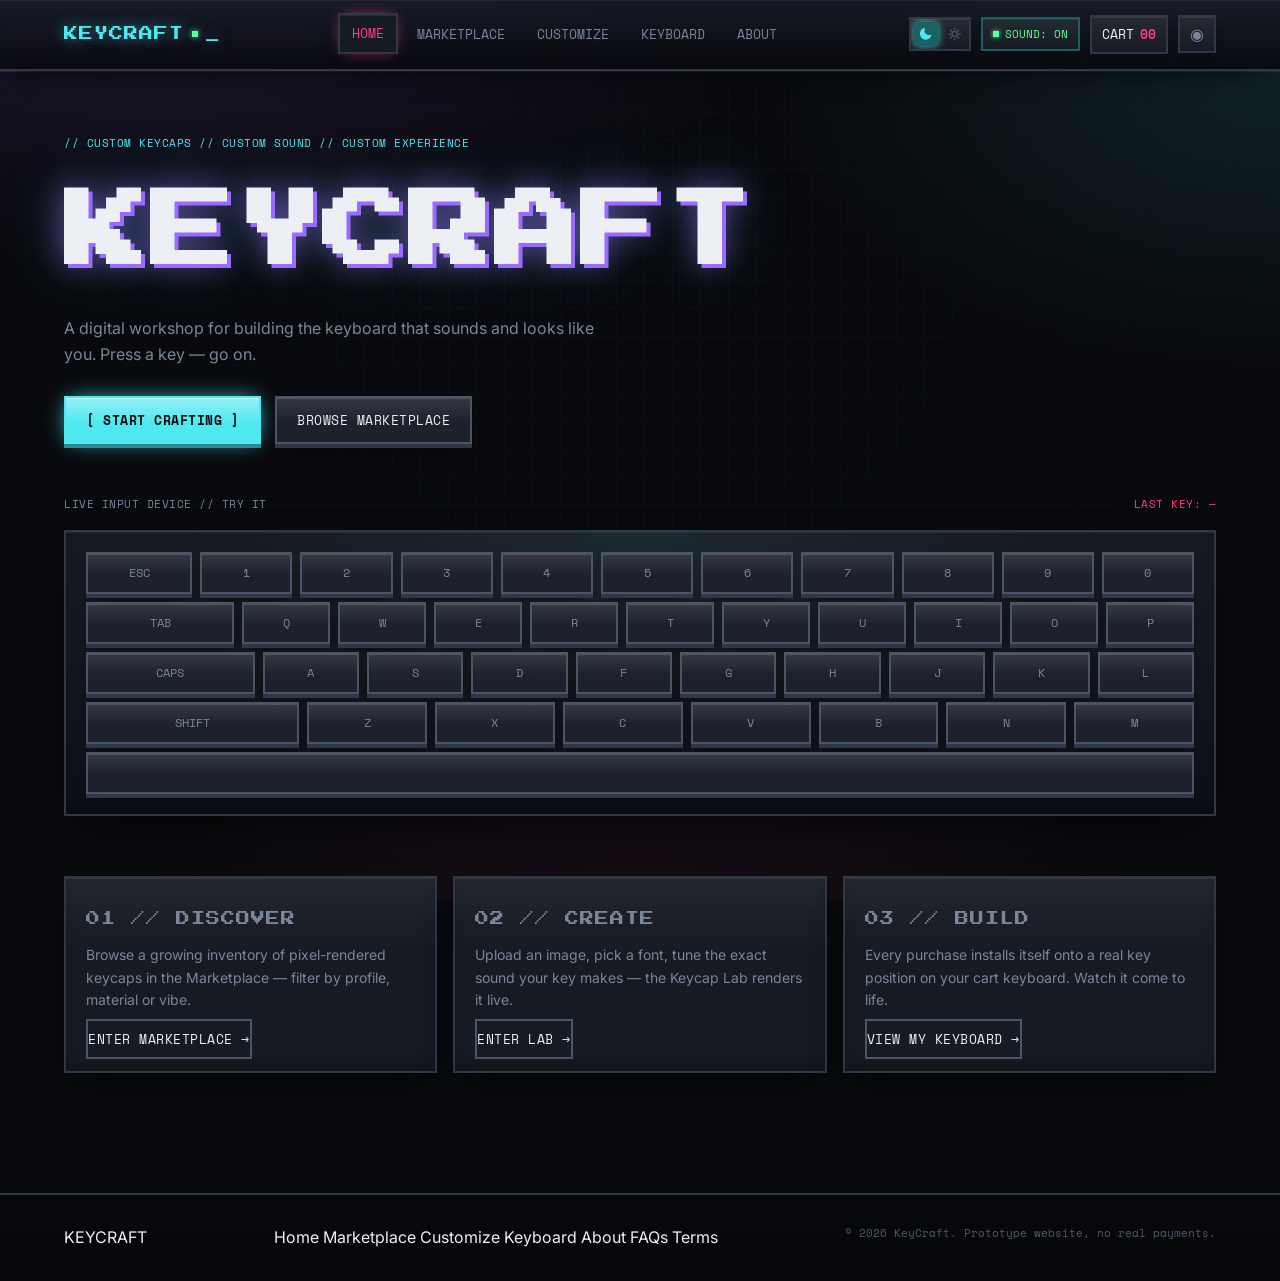
==== commit e29c061a: "Add files via upload" ====
--- a/index.html
+++ b/index.html
@@ -316,20 +316,20 @@
     ========================================================= -->
 
     <footer class="site-footer">
-
-        <div class="wrap">
-
-            <p>
-                KEYCRAFT LABS // PROTOTYPE BUILD // NO BACKEND REQUIRED
-            </p>
-
-            <p>
-                ALL DATA STORED LOCALLY IN YOUR BROWSER
-            </p>
-
-        </div>
-
-    </footer>
+  <div class="wrap footer-simple">
+    <a href="index.html" class="footer-logo">KEYCRAFT</a>
+    <nav class="footer-links" aria-label="Footer">
+      <a href="index.html">Home</a>
+      <a href="marketplace.html">Marketplace</a>
+      <a href="customize.html">Customize</a>
+      <a href="cart.html">Keyboard</a>
+      <a href="index.html#about">About</a>
+      <a href="info.html#faqs">FAQs</a>
+      <a href="info.html#terms">Terms</a>
+    </nav>
+    <p class="footer-copy">&copy; 2026 KeyCraft. Prototype website, no real payments.</p>
+  </div>
+</footer>
 
 
     <!-- =========================================================
